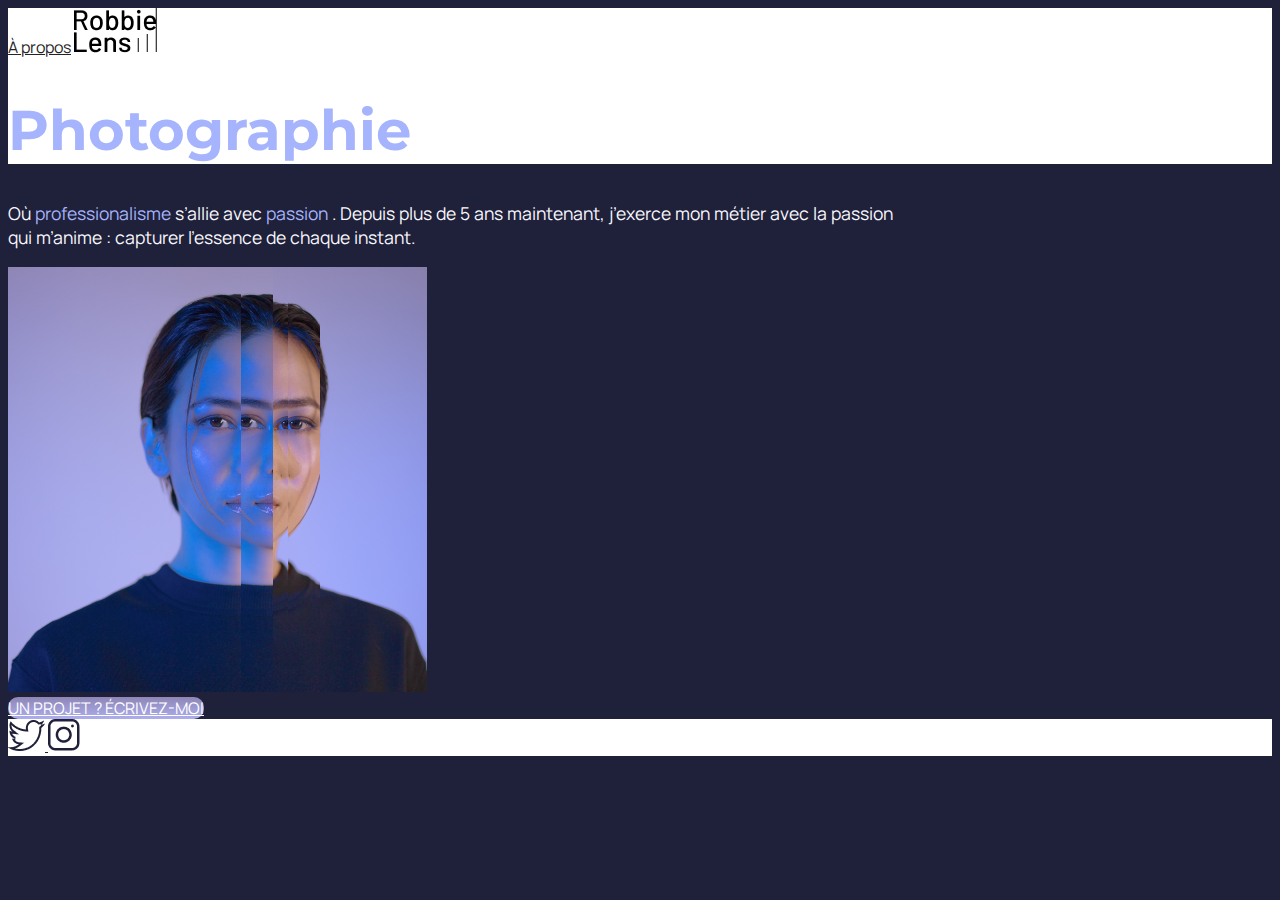
==== index.html @ cf7bcfcc "suppression dossier parent" ====
<!DOCTYPE html>
<html lang="fr">

<head>
    <meta charset="utf-8"/>
    <title>Accueil - Robbie Lens Photographie</title>
    <link href="./style.css" rel="stylesheet"/>
    <link rel="preconnect" href="https://fonts.googleapis.com">
    <link rel="preconnect" href="https://fonts.gstatic.com" crossorigin>
    <link href="https://fonts.googleapis.com/css2?family=Manrope&family=Montserrat&display=swap" rel="stylesheet">
</head>

<body>
    <!-- Contenu de la page -->
    <div class="entete">
        <a href="./a-propos.html" class="icone">À propos</a>
        <img src="images/logo.png" alt="Logo_de_Robbie_Lens" />
        <h1>Photographie</h1>
    </div>
    <p>
        Où <span class="important"> professionalisme </span> s’allie avec <span class="important"> passion </span>. Depuis plus de 5 ans maintenant, j’exerce mon métier avec la passion
        <br> qui m’anime : capturer l’essence de chaque instant.
    </p>
    <img src="images/robbie-lens.png" alt="Portrait avec effet de la photographe Robbie Lens"/>
    <br>
    <a href="" class="cta">UN PROJET ? ÉCRIVEZ-MOI</a>
        
    <div class="pied-de-page">
        <a target="_blank" href="https://twitter.com/" class="icone">
            <img src="images/twitter.png" alt="Logo twitter" title="twitter" />
        </a> 
        
        <a target="_blank" href="https://www.instagram.com/" class="icone">
            <img src="images/instagram.png" alt="logo instagram" title="instagram" />
        </a> 
    </div>
    
</body>

</html>
---- style.css ----
body {
  font-family: 'Manrope', sans-serif;
  font-size: 1em;
  background: #1F2039;
}

a {
  color: #242424
}

.important {
  color: #a5b4fc;
  font-style: normal;
}

h1 {
  font-size: 3.5em;
  font-family: montserrat, sans-serif;
  color: #A5B4FC
  
}

p,
li {
  font-size: 1.1em;
  color: #f9f8ff;
}

.div {
color: white;
}

h2 {
  color: #f9f8ff;
}

.entete,
.pied-de-page {
  background-color: white;
}

.cta {
  background: linear-gradient(#8e86b5, #acaeed);
  color: white;
  border-radius: 10px;
}

.englobement {
  border-right: 1px solid #8e86b5;
  border-bottom: 1px solid #8e86b5;
}

a:hover {
  text-decoration: underline;
}

.cta:hover {
  background: linear-gradient(#696484, #8788ba);
}

.icone:hover {
  opacity: 0.5;
}
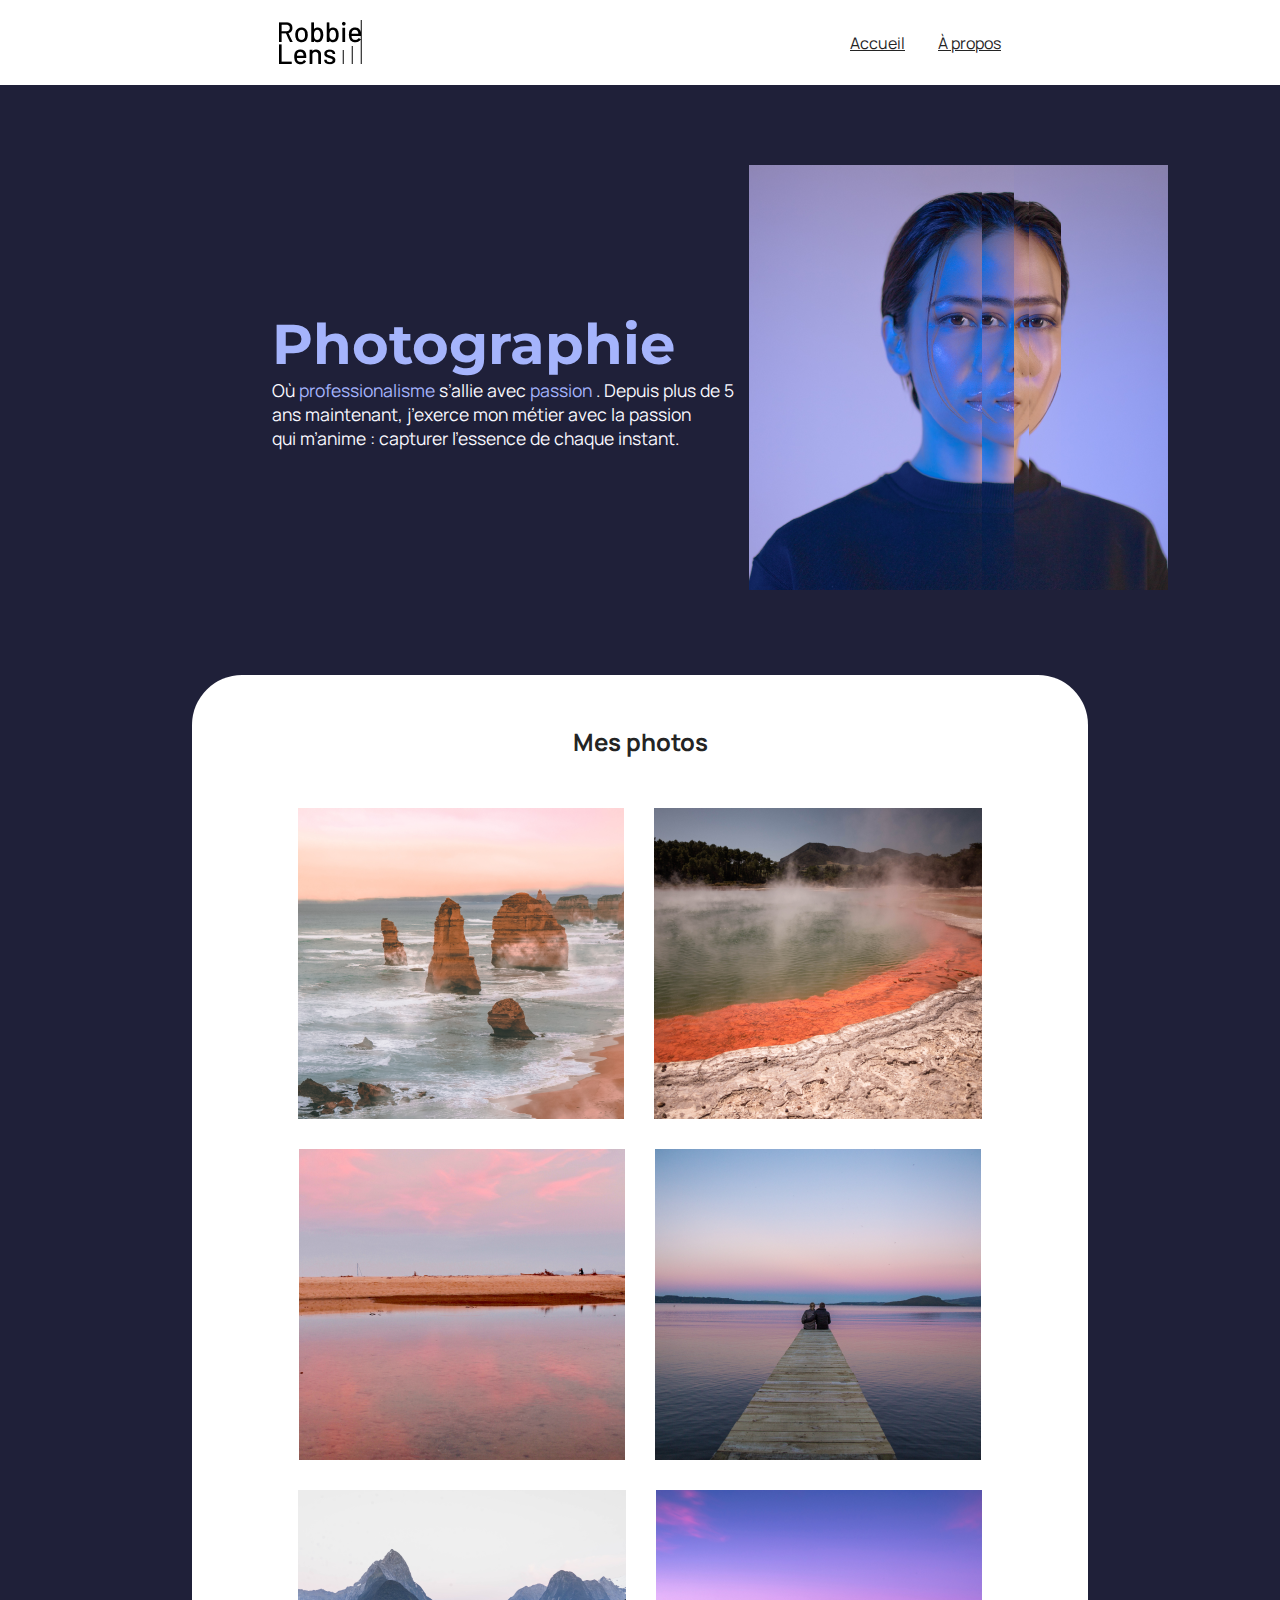
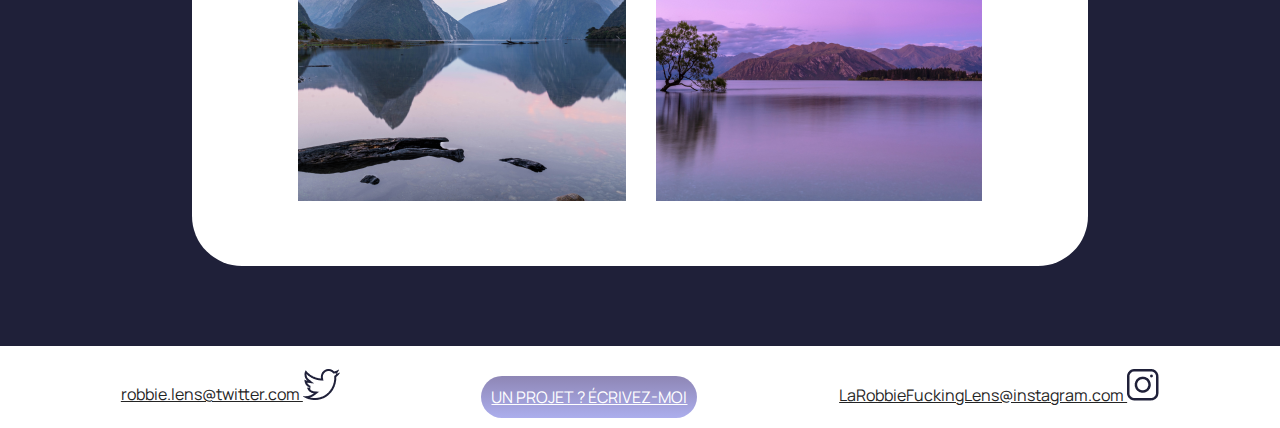
==== commit 03a6b387: "ajout section photo" ====
--- a/index.html
+++ b/index.html
@@ -12,28 +12,57 @@
 
 <body>
     <!-- Contenu de la page -->
-    <div class="entete">
-        <a href="./a-propos.html" class="icone">À propos</a>
-        <img src="images/logo.png" alt="Logo_de_Robbie_Lens" />
-        <h1>Photographie</h1>
-    </div>
-    <p>
-        Où <span class="important"> professionalisme </span> s’allie avec <span class="important"> passion </span>. Depuis plus de 5 ans maintenant, j’exerce mon métier avec la passion
-        <br> qui m’anime : capturer l’essence de chaque instant.
-    </p>
-    <img src="images/robbie-lens.png" alt="Portrait avec effet de la photographe Robbie Lens"/>
-    <br>
-    <a href="" class="cta">UN PROJET ? ÉCRIVEZ-MOI</a>
+    <header class="entete">      
+        <nav>
+            <img src="images/logo.png" alt="Logo_de_Robbie_Lens" />
+            <div>
+                <a href="index.html" class="icone">Accueil</a>
+                <a href="./a-propos.html" class="icone">À propos</a>
+            </div>
+            
+        </nav>
         
-    <div class="pied-de-page">
-        <a target="_blank" href="https://twitter.com/" class="icone">
+    </header>
+
+    <main>
+        <section class="intro">
+            <div>
+                <h1>Photographie</h1> 
+
+                <p> Où <span class="important"> professionalisme </span> s’allie avec <span class="important"> passion </span>. Depuis plus de 5 ans maintenant, j’exerce mon métier avec la passion
+                <br> qui m’anime : capturer l’essence de chaque instant.
+                </p>
+            </div>
+            <div>
+                <img src="images/robbie-lens.png" alt="Portrait avec effet de la photographe Robbie Lens"/>
+            </div>
+            
+            
+        </section>
+        <section class="photo">
+            <h2> Mes photos</h2>
+            <div class="photo-conteneur">
+                <img src="images/acceuil/element-1.png" alt="photo_01" >
+                <img src="images/acceuil/element-2.png" alt="photo_02" >
+                <img src="images/acceuil/element-3.png" alt="photo_03" >
+                <img src="images/acceuil/element-4.png" alt="Photo_04" >
+                <img src="images/acceuil/element-5.png" alt="Photo_05" >
+                <img src="images/acceuil/element-6.png" alt="Photo_06" >
+            </div>
+        </section>
+    </main>
+        
+    <footer class="pied-de-page">
+        <a target="_blank" href="https://twitter.com/" class="icone"> robbie.lens@twitter.com
             <img src="images/twitter.png" alt="Logo twitter" title="twitter" />
         </a> 
-        
-        <a target="_blank" href="https://www.instagram.com/" class="icone">
+        <div class="voir_mon_p">
+            <a href="" class="cta">UN PROJET ? ÉCRIVEZ-MOI</a>
+        </div>
+        <a target="_blank" href="https://www.instagram.com/" class="icone"> LaRobbieFuckingLens@instagram.com
             <img src="images/instagram.png" alt="logo instagram" title="instagram" />
         </a> 
-    </div>
+    </footer>
     
 </body>
 
--- a/style.css
+++ b/style.css
@@ -1,3 +1,7 @@
+* {
+  margin: 0;
+}
+
 body {
   font-family: 'Manrope', sans-serif;
   font-size: 1em;
@@ -34,20 +38,31 @@
   color: #f9f8ff;
 }
 
-.entete,
-.pied-de-page {
+header,
+footer {
   background-color: white;
+  padding: 20px 50px;
 }
 
 .cta {
   background: linear-gradient(#8e86b5, #acaeed);
   color: white;
-  border-radius: 10px;
+  border-radius: 45px;
+  padding: 10px;
 }
 
 .englobement {
-  border-right: 1px solid #8e86b5;
-  border-bottom: 1px solid #8e86b5;
+  border-right: 2px solid #8e86b5;
+  border-bottom: 2px solid #8e86b5;
+  padding: 50px;
+}
+
+.englobement h2 {
+  margin-top: 50px;
+}
+
+.englobement ul {
+  margin-top: 50px;
 }
 
 a:hover {
@@ -60,4 +75,67 @@
 
 .icone:hover {
   opacity: 0.5;
+}
+
+section {
+  padding: 80px;
+}
+
+main {
+  width: 70%;
+  margin: auto;
+}
+
+.voir_mon_p {
+  margin-top: 20px;
+}
+
+footer,
+nav {
+  display: flex;
+  flex-direction: row;
+  align-items: center;
+  justify-content: space-around;
+}
+
+nav a {
+  margin-left: 30px;
+}
+
+.photo {
+  background-color: white;
+  padding: 50px;
+  border-radius: 50px;
+}
+
+.photo h2 {
+  color: #242424;
+  text-align: center;
+  margin-bottom: 50px;
+}
+
+.photo div {
+  display: flex;
+  flex-direction: row;
+  gap: 30px;
+  justify-content: center;
+  margin-bottom: 15px;
+}
+
+.intro {
+  display: flex;
+  flex-direction: row;
+  width: 100%;
+  align-items: center;
+  margin: auto;
+}
+
+footer {
+  margin-top: 80px;
+}
+
+.photo-conteneur {
+  display: flex;
+  flex-wrap: wrap;
+  width: 100%;
 }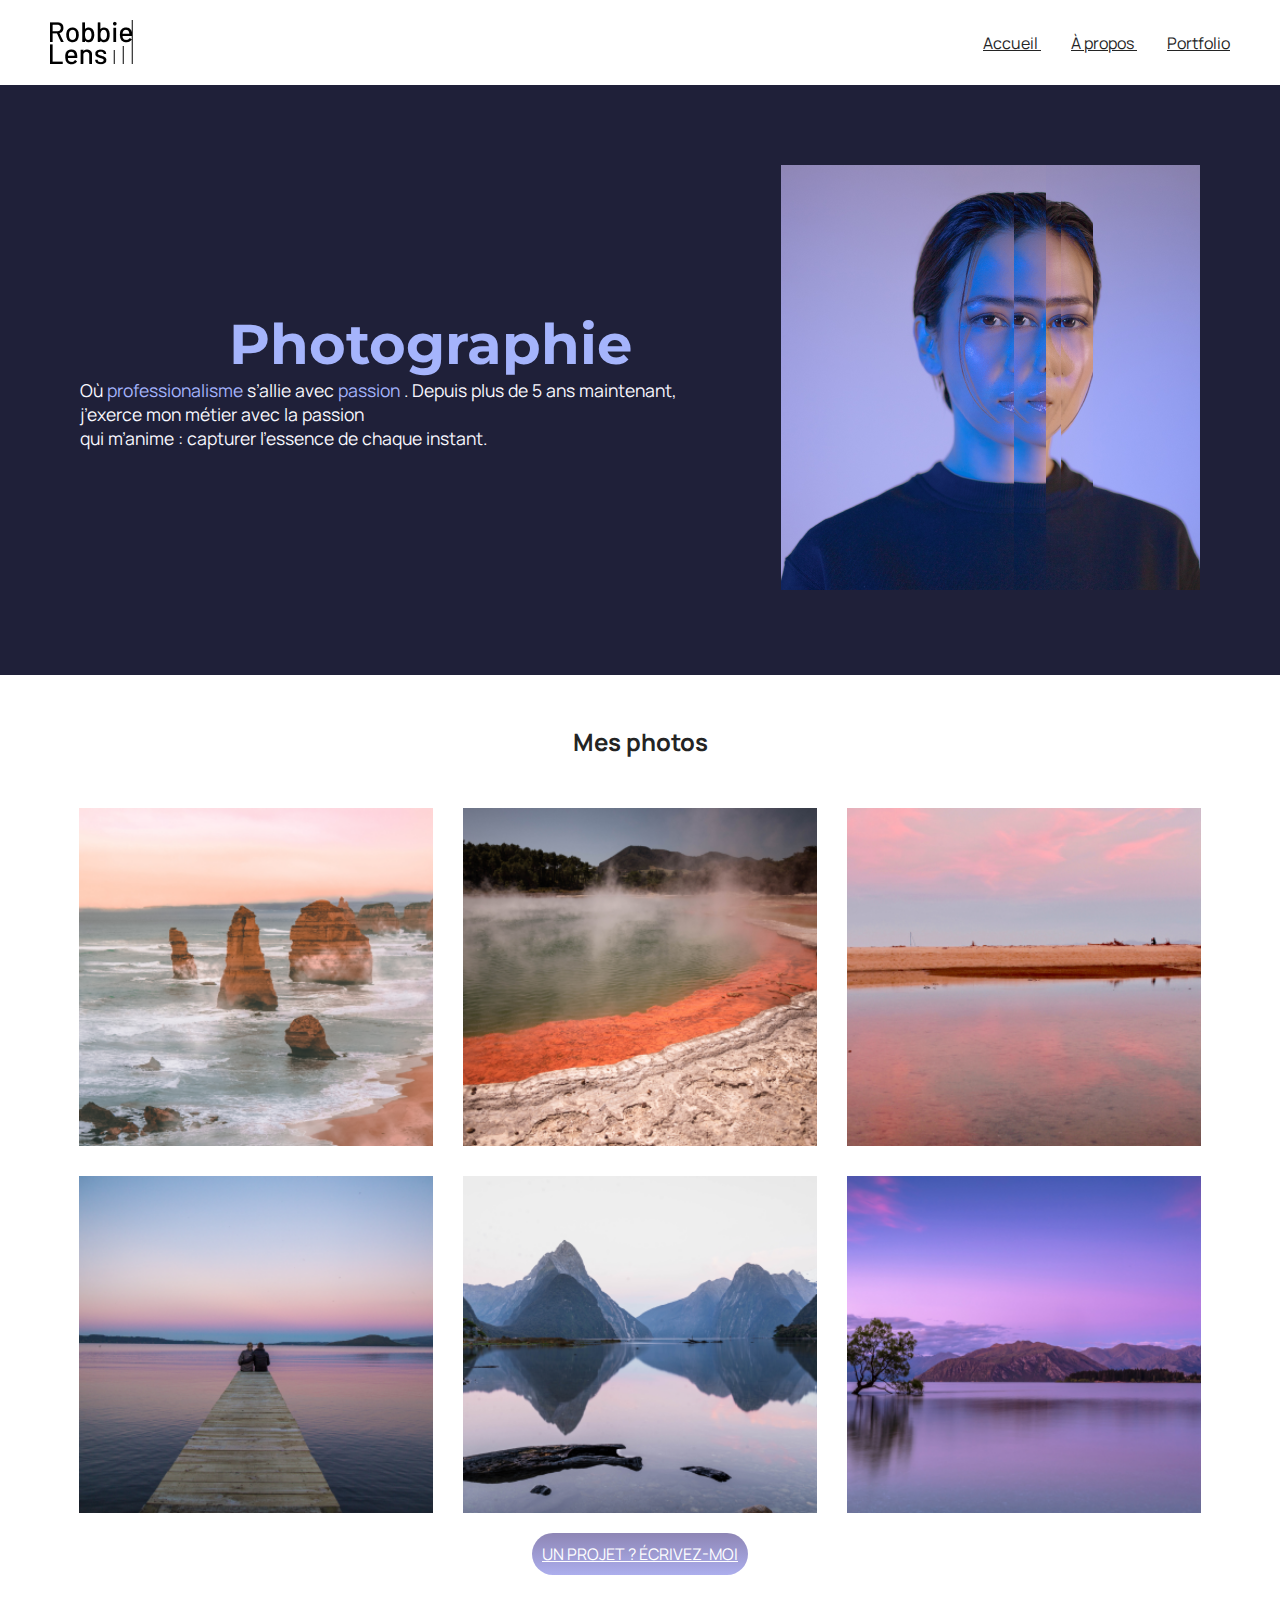
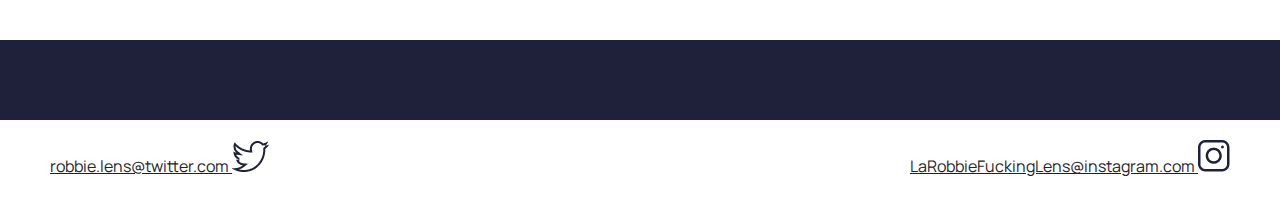
==== commit 6149522f: "Site fini" ====
--- a/index.html
+++ b/index.html
@@ -16,8 +16,9 @@
         <nav>
             <img src="images/logo.png" alt="Logo_de_Robbie_Lens" />
             <div>
-                <a href="index.html" class="icone">Accueil</a>
-                <a href="./a-propos.html" class="icone">À propos</a>
+                <a href="index.html" class="icone">Accueil </a>
+                <a href="./a-propos.html" class="icone">À propos </a> 
+                <a href="./portfolio.html" class="icone"> Portfolio </a>
             </div>
             
         </nav>
@@ -49,6 +50,9 @@
                 <img src="images/acceuil/element-5.png" alt="Photo_05" >
                 <img src="images/acceuil/element-6.png" alt="Photo_06" >
             </div>
+            <div class="voir_mon_p">
+                <a href="" class="cta">UN PROJET ? ÉCRIVEZ-MOI</a>
+            </div>
         </section>
     </main>
         
@@ -56,9 +60,7 @@
         <a target="_blank" href="https://twitter.com/" class="icone"> robbie.lens@twitter.com
             <img src="images/twitter.png" alt="Logo twitter" title="twitter" />
         </a> 
-        <div class="voir_mon_p">
-            <a href="" class="cta">UN PROJET ? ÉCRIVEZ-MOI</a>
-        </div>
+        
         <a target="_blank" href="https://www.instagram.com/" class="icone"> LaRobbieFuckingLens@instagram.com
             <img src="images/instagram.png" alt="logo instagram" title="instagram" />
         </a> 
--- a/style.css
+++ b/style.css
@@ -45,6 +45,7 @@
 }
 
 .cta {
+  display: inline-block;
   background: linear-gradient(#8e86b5, #acaeed);
   color: white;
   border-radius: 45px;
@@ -77,14 +78,12 @@
   opacity: 0.5;
 }
 
+
 section {
   padding: 80px;
 }
 
-main {
-  width: 70%;
-  margin: auto;
-}
+
 
 .voir_mon_p {
   margin-top: 20px;
@@ -95,7 +94,7 @@
   display: flex;
   flex-direction: row;
   align-items: center;
-  justify-content: space-around;
+  justify-content: space-between;
 }
 
 nav a {
@@ -105,7 +104,7 @@
 .photo {
   background-color: white;
   padding: 50px;
-  border-radius: 50px;
+  
 }
 
 .photo h2 {
@@ -125,7 +124,6 @@
 .intro {
   display: flex;
   flex-direction: row;
-  width: 100%;
   align-items: center;
   margin: auto;
 }
@@ -138,4 +136,105 @@
   display: flex;
   flex-wrap: wrap;
   width: 100%;
+}
+
+.grid-paysage {
+  display: grid;
+  grid-template-columns: 1fr 1fr 1fr;
+  grid-template-rows: 250px 250px 250px;
+  gap: 20px;
+  margin-left: 50px;
+  margin-right: 50px;
+}
+
+.grid-portrait {
+  display: grid;
+  grid-template-columns: 1fr 1fr 1fr;
+  grid-template-rows: 300px 300px;
+  gap: 15px;
+  margin-left: 50px;
+  margin-right: 50px;
+}
+
+
+
+.grid-paysage img,
+.grid-portrait img {
+  width: 100%;
+  height: 100%;
+  object-fit: cover;
+  
+}
+
+.galery h2 {
+  margin-bottom: 50px;
+  margin-top: 100px;
+  color: #1F2039;
+  text-align: center;
+}
+
+.galery {
+  background-color: white;
+}
+
+.intro p {
+  margin-right: 50px;
+}
+
+.photo-conteneur img {
+  width: 30%;
+  margin: 0;
+}
+
+.voir-la-photo {
+  position: absolute;
+  top: 0;
+  width: 100%;
+  height: 100%; 
+  display: flex;
+  align-items: center;
+  justify-content: center;
+  font-size: 1.5em;
+  color: white;
+  background-color: rgb(0, 0, 0);
+  display: none;
+  opacity: 70%;
+}
+
+.lien-photo {
+  position: relative;
+}
+
+.lien-photo:hover  {
+  display: flex;
+}
+
+.lien-photo:hover .voir-la-photo {
+  display: flex;
+}
+
+table {
+  color: white;
+  text-align: center;
+  width: 100%;
+  border-collapse: collapse;
+}
+
+td,
+th {
+  padding: 15px;
+  border: 1px solid #a5b4fc;
+}
+
+td {
+  padding: 80px;
+}
+
+h2 {
+  margin-bottom: 80px;
+}
+
+h1,
+h2 {
+  text-align: center;
 }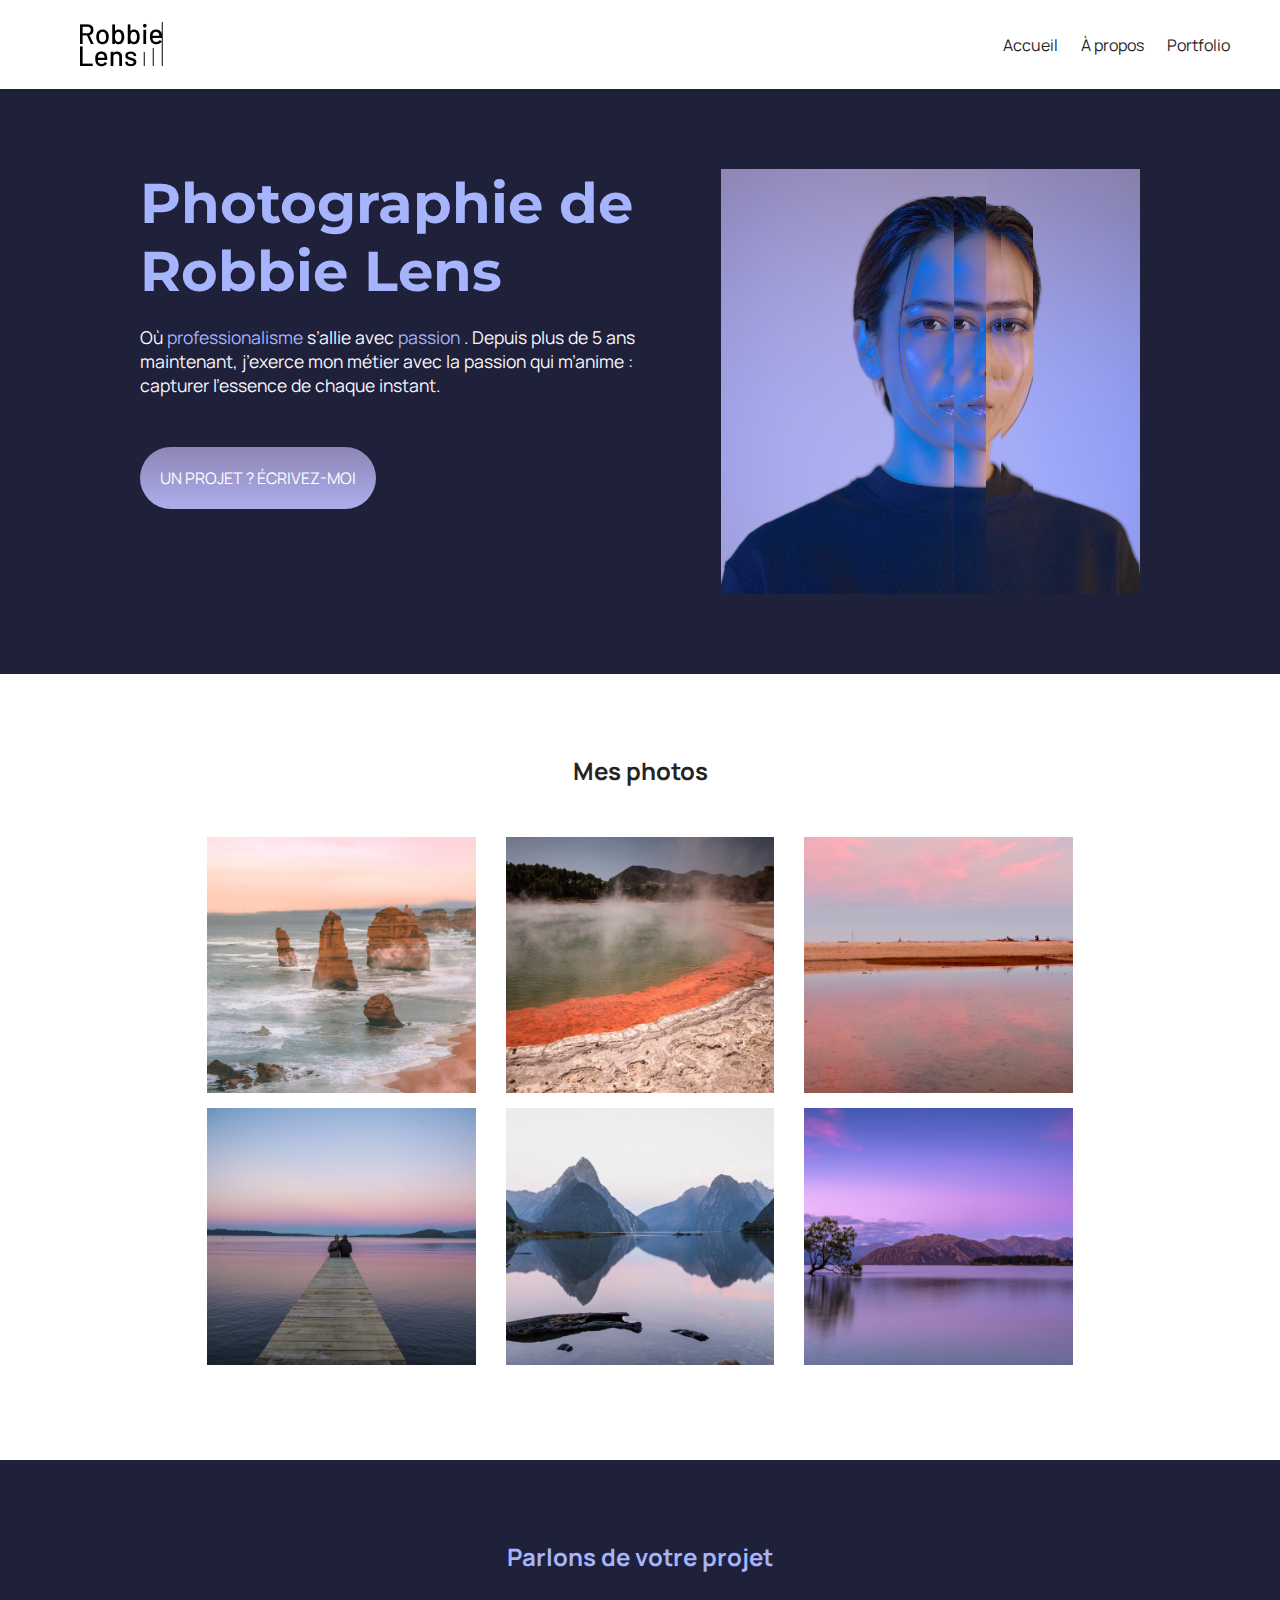
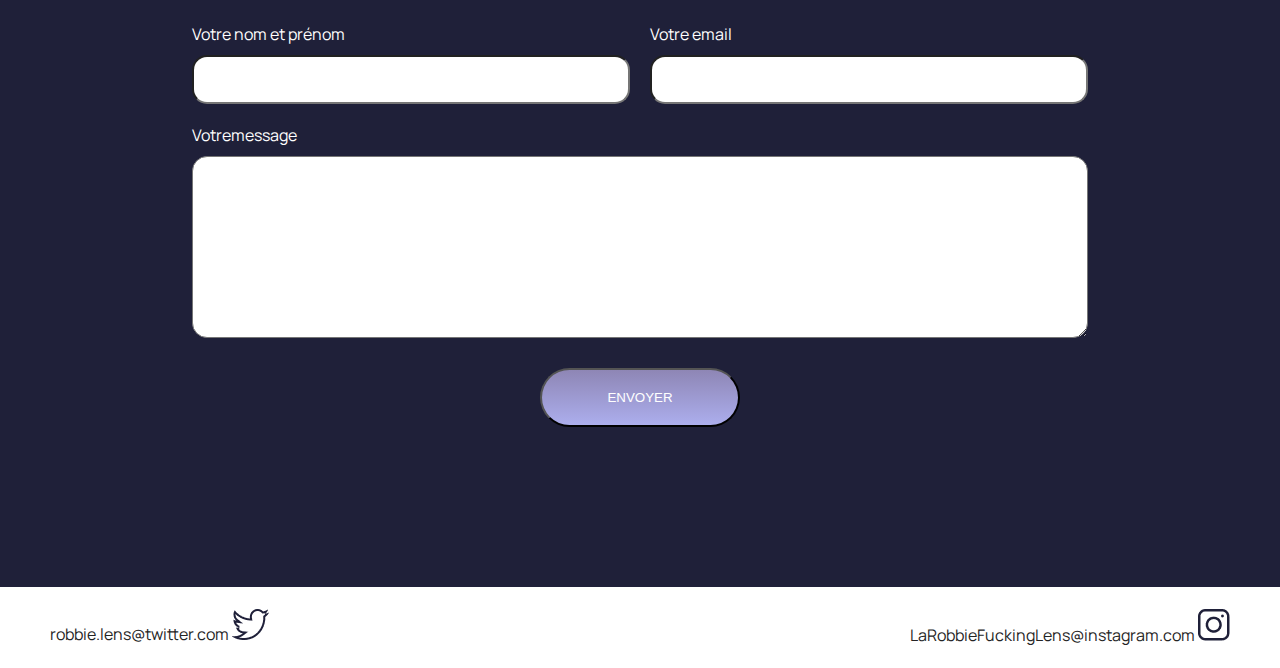
==== commit 81ddbc69: "site fini 02" ====
--- a/index.html
+++ b/index.html
@@ -28,31 +28,63 @@
     <main>
         <section class="intro">
             <div>
-                <h1>Photographie</h1> 
+                <h1>Photographie de Robbie Lens</h1> 
 
-                <p> Où <span class="important"> professionalisme </span> s’allie avec <span class="important"> passion </span>. Depuis plus de 5 ans maintenant, j’exerce mon métier avec la passion
-                <br> qui m’anime : capturer l’essence de chaque instant.
+                <p> Où <span class="important"> professionalisme </span> s’allie avec <span class="important"> passion </span>.
+                Depuis plus de 5 ans maintenant, j’exerce mon métier avec la passion
+                qui m’anime : capturer l’essence de chaque instant.
                 </p>
+            <div class="voir_mon_p">
+                <a href="" class="cta">UN PROJET ? ÉCRIVEZ-MOI</a>
             </div>
-            <div>
+            </div>
                 <img src="images/robbie-lens.png" alt="Portrait avec effet de la photographe Robbie Lens"/>
-            </div>
             
             
         </section>
         <section class="photo">
             <h2> Mes photos</h2>
             <div class="photo-conteneur">
-                <img src="images/acceuil/element-1.png" alt="photo_01" >
-                <img src="images/acceuil/element-2.png" alt="photo_02" >
-                <img src="images/acceuil/element-3.png" alt="photo_03" >
-                <img src="images/acceuil/element-4.png" alt="Photo_04" >
-                <img src="images/acceuil/element-5.png" alt="Photo_05" >
-                <img src="images/acceuil/element-6.png" alt="Photo_06" >
+                <img src="images/acceuil/element-1.png" alt="photo_01" />
+                <img src="images/acceuil/element-2.png" alt="photo_02" />
+                <img src="images/acceuil/element-3.png" alt="photo_03" />
             </div>
-            <div class="voir_mon_p">
-                <a href="" class="cta">UN PROJET ? ÉCRIVEZ-MOI</a>
+            <div class="photo-conteneur">
+                <img src="images/acceuil/element-4.png" alt="Photo_04" />
+                <img src="images/acceuil/element-5.png" alt="Photo_05" />
+                <img src="images/acceuil/element-6.png" alt="Photo_06" />
             </div>
+        </section>
+
+        <section id="contact" class="contact">
+            <h2>Parlons de votre projet</h2>
+            <form action="" method="get">
+                <div class="form-contact">
+                    <div class="form-column">
+                        <label for="nom-prenom"> Votre nom et prénom</label>
+                        <input type="text" name="prenom" id="nom-prenom">                      
+                    </div>
+                    <div class="form-column">
+                        <label for="email"> Votre email</label>
+                        <input type="text" name="email" id="email" >
+                    </div>
+                </div>
+                <label for="message"> Votremessage</label>
+                <textarea name="message" id="message" rows="10"></textarea>
+                <input type="submit" value="ENVOYER" class="cta" >
+            </form> 
+        </section>   
+             
+
+
+
+
+
+
+
+
+
+            
         </section>
     </main>
         
--- a/style.css
+++ b/style.css
@@ -9,7 +9,8 @@
 }
 
 a {
-  color: #242424
+  text-decoration: none;
+  color: #242424;
 }
 
 .important {
@@ -41,7 +42,11 @@
 header,
 footer {
   background-color: white;
-  padding: 20px 50px;
+  padding: 22px 50px;
+}
+
+header img{
+margin-left: 30px;
 }
 
 .cta {
@@ -49,7 +54,7 @@
   background: linear-gradient(#8e86b5, #acaeed);
   color: white;
   border-radius: 45px;
-  padding: 10px;
+  padding: 20px;
 }
 
 .englobement {
@@ -83,10 +88,9 @@
   padding: 80px;
 }
 
-
-
 .voir_mon_p {
   margin-top: 20px;
+  
 }
 
 footer,
@@ -98,12 +102,12 @@
 }
 
 nav a {
-  margin-left: 30px;
+  margin-left: 20px;
 }
 
 .photo {
   background-color: white;
-  padding: 50px;
+  
   
 }
 
@@ -126,6 +130,9 @@
   flex-direction: row;
   align-items: center;
   margin: auto;
+  padding-right: 80px;
+  max-width: 1000px;
+  align-items: flex-start;
 }
 
 footer {
@@ -179,10 +186,11 @@
 
 .intro p {
   margin-right: 50px;
+  margin-bottom: 50px;
 }
 
 .photo-conteneur img {
-  width: 30%;
+  width: 24%;
   margin: 0;
 }
 
@@ -234,7 +242,85 @@
   margin-bottom: 80px;
 }
 
-h1,
-h2 {
+
+
+form {
+  display: flex;
+  flex-direction: column;
+  width: 80%;
+  margin: auto;
+  
+}
+
+input,
+textarea {
+  padding: 15px;
+  border-radius: 15px;
+  
+}
+
+.form-column {
+  display: flex;
+  flex-direction: column;
+  margin-bottom: 20px;
+  width: calc(50% - 10px);
+}
+
+.form-contact {
+  display: flex; 
+  flex-wrap: wrap;
+  gap: 20px;
+  flex-direction: row;
+}
+
+label {
+  margin-bottom: 10px;
+  color: white;
+}
+
+input[type='submit'] {
+  width: 200px;
+  margin: auto;
+  margin-top: 30px;
+}
+
+.contact h2 {
+  color: #a5b4fc;
   text-align: center;
-}+  margin-bottom: 50px;
+}
+
+@media screen and (max-width: 996px) {
+  header nav {
+    flex-direction: column;
+    align-items: center;
+    justify-content: center;
+  }
+  
+  header,
+  footer {
+    padding: 20px 20px;
+  }
+
+  header nav img {
+    margin-bottom: 20px;
+  }
+
+  h1 {
+    font-size: 2em;
+  }
+
+  section {
+    padding: 50px 20px 50px 20px;
+  }
+
+  nav a {
+    margin-left: 10px;
+    margin-right: 10px;
+  }
+}
+
+main h1 {
+  padding-bottom: 20px;
+}
+
